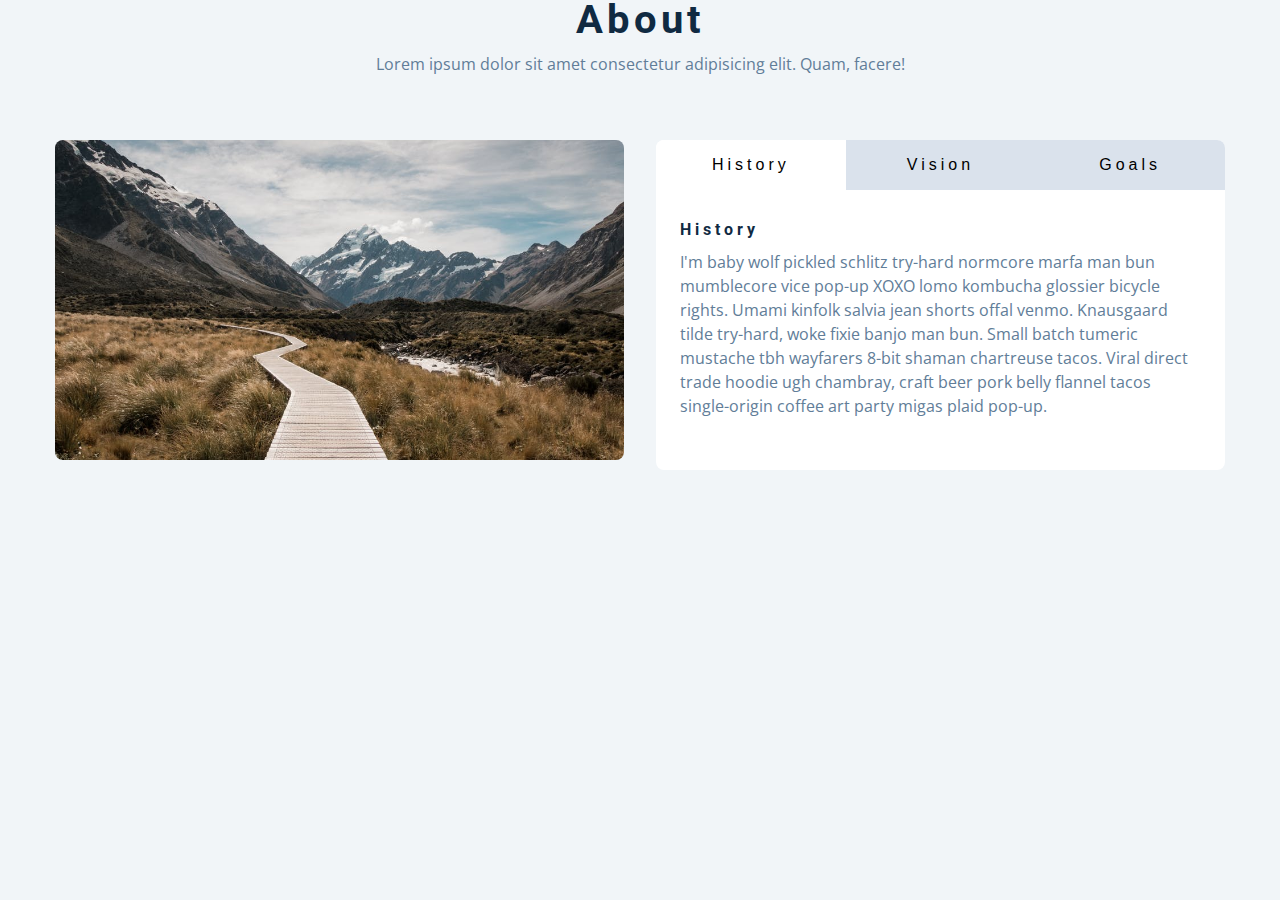
==== tabs/index.html @ a3550661 "third commit" ====
<!DOCTYPE html>
<html lang="en">
  <head>
    <meta charset="UTF-8" />
    <meta name="viewport" content="width=device-width, initial-scale=1.0" />
    <title>Tabs</title>

    <!-- styles -->
    <link rel="stylesheet" href="styles.css" />
  </head>
  <body>
<section>
  <div class="title">
    <h2>about</h2>
    <p>Lorem ipsum dolor sit amet consectetur adipisicing elit. Quam, facere!</p>
  </div>
  <div class="about-center section-center">
    <article class="about-img">
      <img src="./hero-bcg.jpeg" alt="about picture" />
    </article>
    <article class="about">
      <!-- btn container -->
      <div class="btn-container">
        <button class="tab-btn active" data-id="history">history</button>
        <button class="tab-btn" data-id="vision">vision</button>
        <button class="tab-btn" data-id="goals">goals</button>
      </div>
      <article class="about-content">
        <div class="content active" id="history">
          <h4>History</h4>
          <p>
            I'm baby wolf pickled schlitz try-hard normcore marfa man bun mumblecore vice
            pop-up XOXO lomo kombucha glossier bicycle rights. Umami kinfolk salvia jean
            shorts offal venmo. Knausgaard tilde try-hard, woke fixie banjo man bun. Small
            batch tumeric mustache tbh wayfarers 8-bit shaman chartreuse tacos. Viral
            direct trade hoodie ugh chambray, craft beer pork belly flannel tacos
            single-origin coffee art party migas plaid pop-up.
          </p>
        </div>
        <div class="content" id="vision">
          <h4>Vision</h4>
          <p>
            Man bun PBR&B keytar copper mug prism, hell of helvetica. Synth crucifix offal
            deep v hella biodiesel. Church-key listicle polaroid put a bird on it
            chillwave palo santo enamel pin, tattooed meggings franzen la croix cray.
            Retro yr aesthetic four loko tbh helvetica air plant, neutra palo santo tofu
            mumblecore. Hoodie bushwick pour-over jean shorts chartreuse shabby chic. Roof
            party hammock master cleanse pop-up truffaut, bicycle rights skateboard
            affogato readymade sustainable deep v live-edge schlitz narwhal.
          </p>
          <ul>
            <li>list item</li>
            <li>list item</li>
            <li>list item</li>
          </ul>
        </div>
        <div class="content" id="goals">
          <h4>Goals</h4>
          <p>
            Chambray authentic truffaut, kickstarter brunch taxidermy vape heirloom four
            dollar toast raclette shoreditch church-key. Poutine etsy tote bag, cred
            fingerstache leggings cornhole everyday carry blog gastropub. Brunch biodiesel
            sartorial mlkshk swag, mixtape hashtag marfa readymade direct trade man braid
            cold-pressed roof party. Small batch adaptogen coloring book heirloom.
            Letterpress food truck hammock literally hell of wolf beard adaptogen everyday
            carry. Dreamcatcher pitchfork yuccie, banh mi salvia venmo photo booth quinoa
            chicharrones.
          </p>
        </div>
      </article>
    </article>
  </div>
</section>
    <!-- javascript -->
    <script src="app.js"></script>
  </body>
</html>
---- tabs/styles.css ----
/*
=============== 
Fonts
===============
*/
@import url("https://fonts.googleapis.com/css?family=Open+Sans|Roboto:400,700&display=swap");

/*
=============== 
Variables
===============
*/

:root {
  /* dark shades of primary color*/
  --clr-primary-1: hsl(205, 86%, 17%);
  --clr-primary-2: hsl(205, 77%, 27%);
  --clr-primary-3: hsl(205, 72%, 37%);
  --clr-primary-4: hsl(205, 63%, 48%);
  /* primary/main color */
  --clr-primary-5: #49a6e9;
  /* lighter shades of primary color */
  --clr-primary-6: hsl(205, 89%, 70%);
  --clr-primary-7: hsl(205, 90%, 76%);
  --clr-primary-8: hsl(205, 86%, 81%);
  --clr-primary-9: hsl(205, 90%, 88%);
  --clr-primary-10: hsl(205, 100%, 96%);
  /* darkest grey - used for headings */
  --clr-grey-1: hsl(209, 61%, 16%);
  --clr-grey-2: hsl(211, 39%, 23%);
  --clr-grey-3: hsl(209, 34%, 30%);
  --clr-grey-4: hsl(209, 28%, 39%);
  /* grey used for paragraphs */
  --clr-grey-5: hsl(210, 22%, 49%);
  --clr-grey-6: hsl(209, 23%, 60%);
  --clr-grey-7: hsl(211, 27%, 70%);
  --clr-grey-8: hsl(210, 31%, 80%);
  --clr-grey-9: hsl(212, 33%, 89%);
  --clr-grey-10: hsl(210, 36%, 96%);
  --clr-white: #fff;
  --clr-red-dark: hsl(360, 67%, 44%);
  --clr-red-light: hsl(360, 71%, 66%);
  --clr-green-dark: hsl(125, 67%, 44%);
  --clr-green-light: hsl(125, 71%, 66%);
  --clr-black: #222;
  --ff-primary: "Roboto", sans-serif;
  --ff-secondary: "Open Sans", sans-serif;
  --transition: all 0.3s linear;
  --spacing: 0.25rem;
  --radius: 0.5rem;
  --light-shadow: 0 5px 15px rgba(0, 0, 0, 0.1);
  --dark-shadow: 0 5px 15px rgba(0, 0, 0, 0.2);
  --max-width: 1170px;
  --fixed-width: 620px;
}
/*
=============== 
Global Styles
===============
*/

*,
::after,
::before {
  margin: 0;
  padding: 0;
  box-sizing: border-box;
}
body {
  font-family: var(--ff-secondary);
  background: var(--clr-grey-10);
  color: var(--clr-grey-1);
  line-height: 1.5;
  font-size: 0.875rem;
}
ul {
  list-style-type: none;
}
a {
  text-decoration: none;
}
img:not(.logo) {
  width: 100%;
}
img {
  display: block;
}

h1,
h2,
h3,
h4 {
  letter-spacing: var(--spacing);
  text-transform: capitalize;
  line-height: 1.25;
  margin-bottom: 0.75rem;
  font-family: var(--ff-primary);
}
h1 {
  font-size: 3rem;
}
h2 {
  font-size: 2rem;
}
h3 {
  font-size: 1.25rem;
}
h4 {
  font-size: 0.875rem;
}
p {
  margin-bottom: 1.25rem;
  color: var(--clr-grey-5);
}
@media screen and (min-width: 800px) {
  h1 {
    font-size: 4rem;
  }
  h2 {
    font-size: 2.5rem;
  }
  h3 {
    font-size: 1.75rem;
  }
  h4 {
    font-size: 1rem;
  }
  body {
    font-size: 1rem;
  }
  h1,
  h2,
  h3,
  h4 {
    line-height: 1;
  }
}
/*  global classes */

.btn {
  text-transform: uppercase;
  background: transparent;
  color: var(--clr-black);
  padding: 0.375rem 0.75rem;
  letter-spacing: var(--spacing);
  display: inline-block;
  transition: var(--transition);
  font-size: 0.875rem;
  border: 2px solid var(--clr-black);
  cursor: pointer;
  box-shadow: 0 1px 3px rgba(0, 0, 0, 0.2);
  border-radius: var(--radius);
}
.btn:hover {
  color: var(--clr-white);
  background: var(--clr-black);
}
/* section */
.section {
  padding: 5rem 0;
}

.section-center {
  width: 90vw;
  margin: 0 auto;
  max-width: 1170px;
}
@media screen and (min-width: 992px) {
  .section-center {
    width: 95vw;
  }
}
main {
  min-height: 100vh;
  display: grid;
  place-items: center;
}
/*
=============== 
About
===============
*/
.title {
  text-align: center;
  margin-bottom: 4rem;
}
.title p {
  width: 80%;
  margin: 0 auto;
}

.about-img {
  margin-bottom: 2rem;
}
.about-img img {
  border-radius: var(--radius);
  object-fit: cover;
  height: 20rem;
}
@media screen and (min-width: 992px) {
  .about-img {
    margin-bottom: 0;
  }

  .about-center {
    display: grid;
    grid-template-columns: 1fr 1fr;
    column-gap: 2rem;
  }
}
.about {
  background: var(--clr-white);
  border-radius: var(--radius);
  display: grid;
  grid-template-rows: auto 1fr;
}
.btn-container {
  border-top-left-radius: var(--radius);
  border-top-right-radius: var(--radius);
  display: grid;
  grid-template-columns: 1fr 1fr 1fr;
}
.tab-btn:nth-child(1) {
  border-top-left-radius: var(--radius);
}
.tab-btn:nth-child(3) {
  border-top-right-radius: var(--radius);
}
.tab-btn {
  padding: 1rem 0;
  border: none;
  text-transform: capitalize;
  font-size: 1rem;
  display: block;
  background: var(--clr-grey-9);
  cursor: pointer;
  transition: var(--transition);
  letter-spacing: var(--spacing);
}
.tab-btn:hover:not(.active) {
  background: var(--clr-primary-10);
  color: var(--clr-primary-5);
}
.about-content {
  border-bottom-left-radius: var(--radius);
  border-bottom-right-radius: var(--radius);
  padding: 2rem 1.5rem;
}
/* hide content */
.content {
  display: none;
}
.tab-btn.active {
  background: var(--clr-white);
}
.content.active {
  display: block;
}
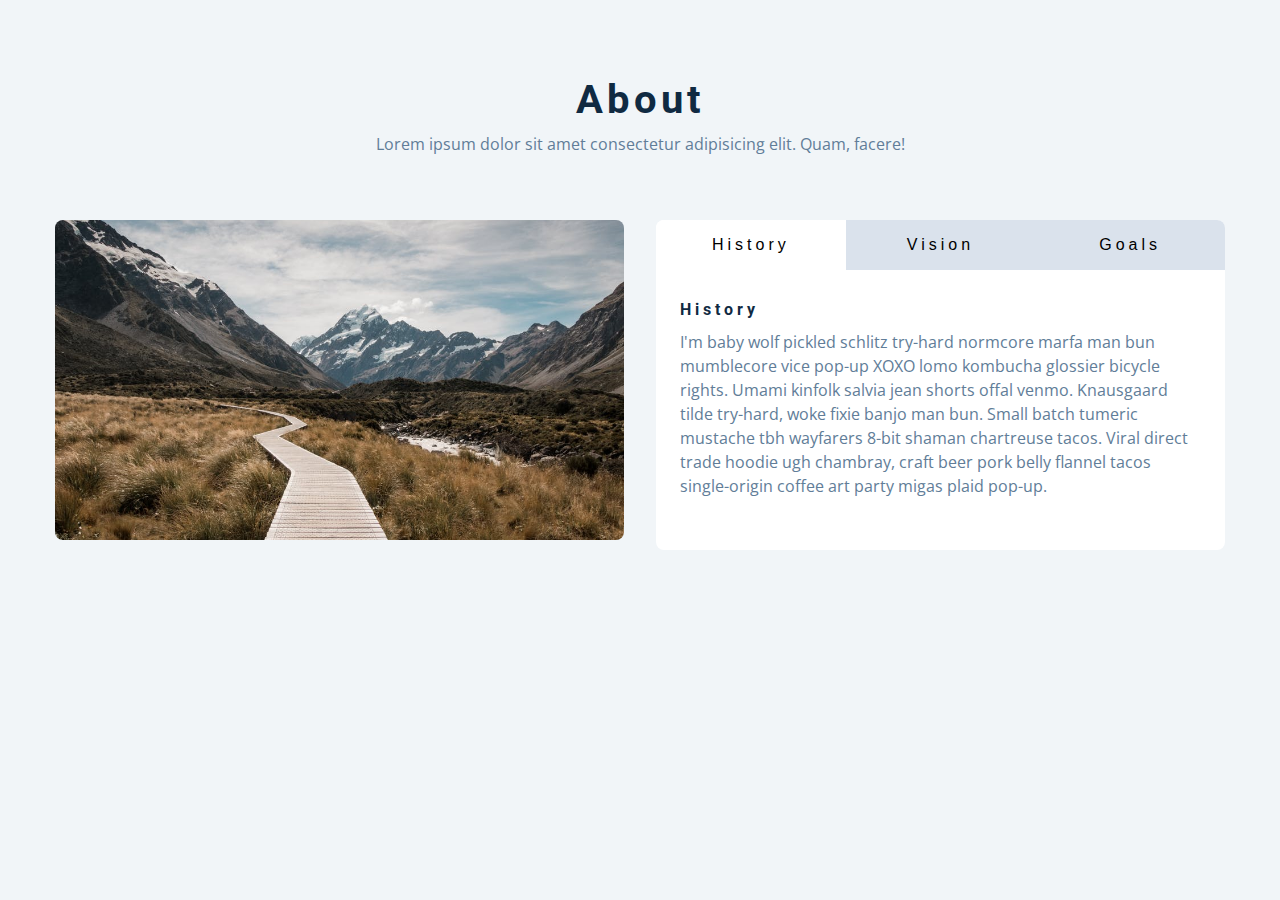
==== commit f5851aa7: "third commit for project" ====
--- a/tabs/index.html
+++ b/tabs/index.html
@@ -9,7 +9,7 @@
     <link rel="stylesheet" href="styles.css" />
   </head>
   <body>
-<section>
+<section class="section">
   <div class="title">
     <h2>about</h2>
     <p>Lorem ipsum dolor sit amet consectetur adipisicing elit. Quam, facere!</p>
